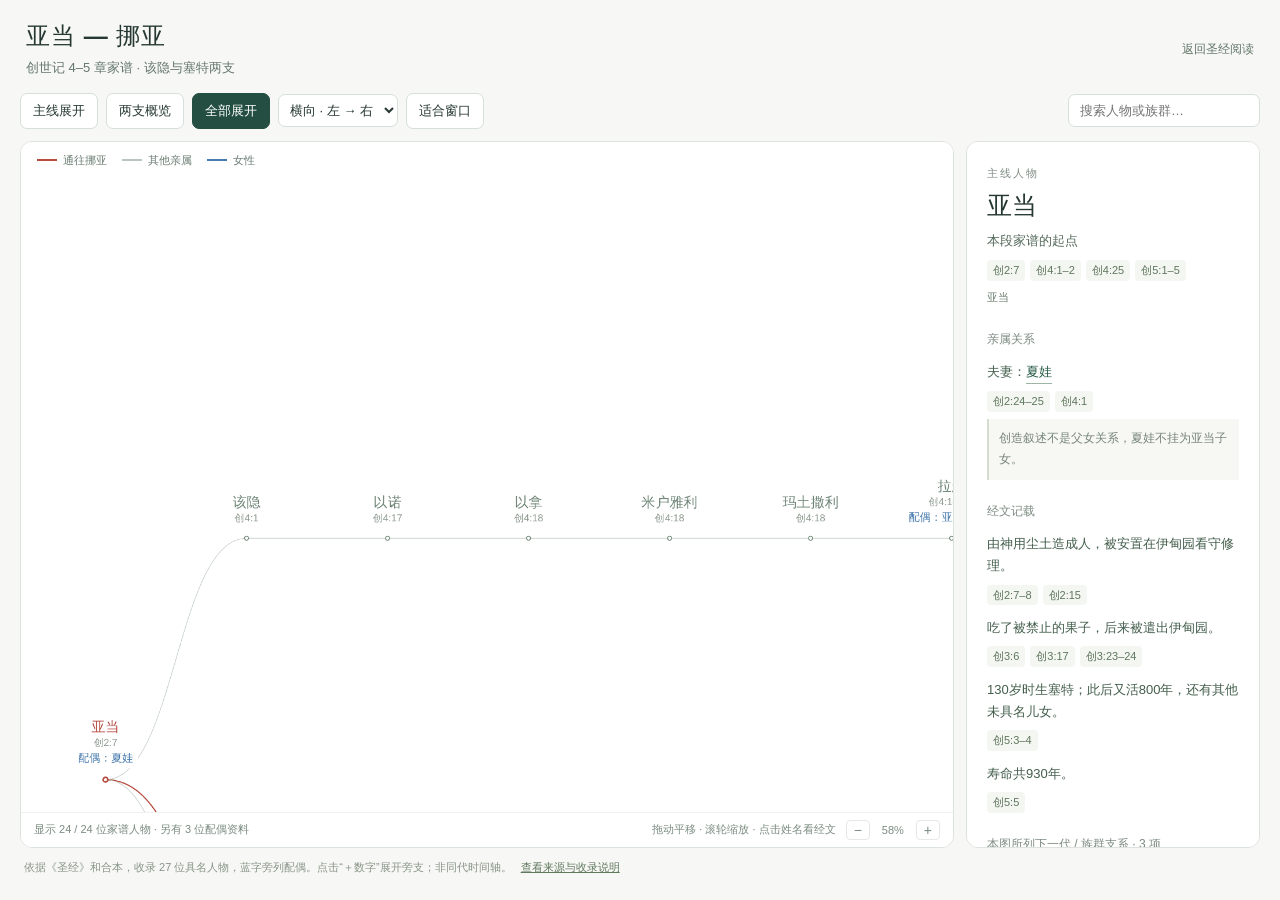
==== family-tree/index.html @ 02ce2dcb "Keep genealogy labels clear of relationship curves and neighbouring generations" ====
<!doctype html>
<html lang="zh-CN">
<head>
<meta charset="utf-8">
<meta name="viewport" content="width=device-width,initial-scale=1,viewport-fit=cover">
<title>圣经人物家谱 · 圣经阅读</title>
<link rel="stylesheet" href="./app.css">
</head>
<body>
<header><div><h1 id="treeTitle">圣经人物家谱</h1><p class="subtitle" id="treeSubtitle"></p></div><a class="back-link" href="../index.html#pagePeople">返回圣经阅读</a></header>
<nav class="toolbar" aria-label="家谱工具">
<button id="mainline">主线展开</button><button id="overview">支系概览</button><button id="all" class="active">全部展开</button>
<select id="orientation" aria-label="排列方向"><option value="LR">横向 · 左 → 右</option><option value="TB">竖向 · 上 → 下</option></select><button id="fit">适合窗口</button>
<div class="search"><input id="search" aria-label="搜索人物或族群" placeholder="搜索人物或族群…" autocomplete="off"><div id="results" class="results" role="region" aria-label="搜索结果"></div></div>
</nav>
<main class="workbench"><section class="diagram-shell" aria-label="可缩放的圣经家谱">
<div class="legend"><span><i class="red"></i><span id="mainLegend">家谱主线</span></span><span><i></i>其他亲属</span><span><i class="blue"></i>女性</span><span id="groupLegend"><i class="dash"></i>族群支系 ◇</span></div>
<div id="viewport"><div id="stage"><div id="chart" role="group" aria-label="挪亚的三支后代，可点击姓名查看经文出处"></div></div></div>
<div class="diagram-footer"><span id="count"></span><span class="desktop-tip">拖动平移 · 滚轮缩放 · 点击姓名看经文</span><span class="mobile-tip">拖动平移 · 双指缩放</span><div class="zoom"><button id="minus" aria-label="缩小">−</button><span id="zoomLabel">100%</span><button id="plus" aria-label="放大">+</button></div></div>
</section><aside id="details" aria-label="人物详情"></aside></main>
<p class="scope"><span id="scopeCount"></span><span class="extra-scope">点击“＋数字”展开旁支；非同代时间轴。</span><button id="sourcesToggle">查看来源与收录说明</button></p>
<section id="sources" class="source-panel" hidden></section>
<script src="./vendor/echarts.min.js" defer></script>
<script src="./data.js" defer></script>
<script src="./app.js?v=13" defer></script>
</body>
</html>
---- family-tree/app.css ----
:root{font-family:-apple-system,BlinkMacSystemFont,"Segoe UI","Microsoft YaHei",sans-serif;color:#263833;background:#f7f8f5;font-synthesis:none}*{box-sizing:border-box}body{margin:0}button,input,select{font:inherit}button,select{cursor:pointer}button{color:inherit;background:#fff;border:1px solid #d6dfda;border-radius:7px;padding:8px 12px}button:hover{background:#edf2ed}button:focus-visible,a:focus-visible,input:focus-visible,select:focus-visible{outline:3px solid #d6a556;outline-offset:2px}button.active{background:#244e41;color:white;border-color:#244e41}header{padding:20px 26px 14px;display:flex;gap:18px;align-items:center;justify-content:space-between}h1{font-size:24px;font-weight:650;letter-spacing:1px;margin:0 0 6px}.subtitle{font-size:13px;color:#65766e;margin:0;line-height:1.6}.preview-badge{font-size:12px;padding:5px 10px;border:1px solid #d1dbd3;border-radius:20px;white-space:nowrap;color:#627568}.toolbar{margin:0 20px;display:flex;align-items:center;gap:8px;flex-wrap:wrap}.toolbar button,.toolbar select{font-size:13px}.toolbar select{padding:7px;border:1px solid #d6dfda;border-radius:7px;background:white;color:inherit}.search{margin-left:auto;position:relative;min-width:180px}.search input{width:100%;border:1px solid #d6dfda;border-radius:7px;background:white;padding:8px 11px;font-size:13px}.results{position:absolute;right:0;top:39px;background:white;border:1px solid #d7e0da;box-shadow:0 8px 28px #21392d20;border-radius:8px;width:285px;max-height:330px;overflow:auto;z-index:5}.results:empty{display:none}.results button{display:block;border:0;border-radius:0;width:100%;text-align:left;padding:10px 14px;font-size:13px}.results small{color:#718078;margin-left:8px}.results p{padding:0 12px;font-size:13px;color:#728078}.workbench{display:grid;grid-template-columns:minmax(0,1fr) 294px;gap:12px;margin:12px 20px 0;height:calc(100dvh - 193px);min-height:440px}.diagram-shell{position:relative;background:white;border:1px solid #dce3dd;border-radius:12px;overflow:hidden;min-width:0}.legend{position:absolute;top:0;left:0;right:0;padding:11px 16px;background:#fffffff2;z-index:2;display:flex;flex-wrap:wrap;gap:15px;align-items:center;font-size:11px;color:#6b7c72;pointer-events:none}.legend span{display:flex;gap:6px;align-items:center}.legend i{width:20px;height:2px;background:#b7c6bc;display:inline-block}.legend .red{background:#b64c40}.legend .blue{background:#477aae}.legend .dash{background:repeating-linear-gradient(to right,#94a6a1 0 4px,transparent 4px 7px)}#viewport{position:absolute;inset:38px 0 30px;overflow:hidden;touch-action:none;cursor:grab}#viewport.dragging{cursor:grabbing}#stage{position:absolute;transform-origin:0 0;will-change:transform}#chart{width:100%;height:100%}.diagram-footer{position:absolute;bottom:0;left:0;right:0;display:flex;gap:10px;align-items:center;justify-content:space-between;padding:7px 13px;background:#fff;font-size:11px;color:#7a8b80;border-top:1px solid #f0f2ef}.zoom{display:flex;gap:4px;align-items:center}.zoom button{padding:1px 7px;border-radius:4px;font-size:14px;border-color:#e4e9e4}.zoom span{min-width:38px;text-align:center}aside{border:1px solid #dce3dd;border-radius:12px;background:white;overflow:auto;padding:22px 20px;font-size:13px;line-height:1.7}aside h2{margin:7px 0 4px;font-size:25px;font-weight:650;line-height:1.3}aside h3{font-size:12px;color:#7d8b82;font-weight:500;margin:21px 0 7px}.eyebrow{color:#819086;font-size:11px;letter-spacing:2px}.kind{display:inline-block;font-size:11px;border:1px solid #e0e6df;border-radius:4px;padding:0 5px;margin-left:6px;color:#7c8a80;vertical-align:middle}.connection{margin:8px 0;color:#54695b}.person-link{border:0;padding:0;color:#285b47;background:none;border-bottom:1px solid #9db6a3;border-radius:0;font-size:inherit;line-height:inherit}.person-link:hover{background:none;color:#142c23}a{color:#557461;text-decoration:none}a:hover{text-decoration:underline}.refs{display:flex;gap:5px;flex-wrap:wrap;margin:7px 0}.ref{font-size:11px;display:inline-block;padding:1px 6px;background:#f3f6f1;border-radius:4px;color:#5f765d;white-space:nowrap}.event{margin:12px 0;color:#435e4c}.event p{margin:0}.note{font-size:12px;color:#768479;line-height:1.8;background:#f7f8f4;border-left:2px solid #d5ddd0;padding:9px 10px;margin:14px 0}.children{display:flex;gap:6px;flex-wrap:wrap}.children button{font-size:12px;padding:4px 8px}.toggle{width:100%;margin:18px 0 2px;background:#f1f5ee;border-color:#d9e1d2;color:#3a5d40}.scope{margin:10px 24px 12px;font-size:11px;line-height:1.7;color:#889487}.scope a{color:#758a73}.scope button{border:0;padding:0;margin-left:9px;background:none;color:#62795f;font-size:11px;text-decoration:underline}.close-detail{display:none}.source-panel{border:1px solid #d7dfd4;border-radius:8px;padding:16px;margin:10px 20px;background:white;font-size:12px;line-height:1.8}.source-panel[hidden]{display:none}.source-panel a{display:block}.selection-path{color:#6a7d6e;font-size:11px;line-height:1.8;margin-top:6px}.selected-fact{font-size:12px;color:#8d6640}.mobile-tip{display:none}.error{padding:50px;color:#9e4338;font-size:16px}
@media(max-width:760px){header{padding:16px 16px 11px;gap:8px}h1{font-size:21px}.subtitle{font-size:11px}.preview-badge{display:none}.toolbar{margin:0 12px;gap:6px}.toolbar button,.toolbar select{font-size:12px;padding:7px 8px}.search{margin-left:0;flex:1;min-width:130px}.workbench{grid-template-columns:minmax(0,1fr);margin:10px 12px 0;height:calc(100dvh - 225px);min-height:370px}.legend{font-size:10px;gap:10px;padding:10px}.diagram-footer{font-size:10px}.diagram-footer .desktop-tip{display:none}.mobile-tip{display:inline}.scope{margin:8px 14px}.scope .extra-scope{display:none}aside{display:none;position:fixed;bottom:0;left:0;right:0;z-index:10;border-radius:18px 18px 0 0;max-height:55dvh;box-shadow:0 -12px 60px #1d312530;padding:20px 22px 30px}aside.open{display:block}.close-detail{display:block;position:absolute;right:17px;top:15px;padding:4px 9px;border:0;font-size:20px}aside h2{font-size:23px}.source-panel{margin:10px 12px}.results{width:270px}.zoom{gap:2px}}

.back-link{font-size:12px;white-space:nowrap;color:#627568}.embedded body{height:100vh;height:100dvh;min-height:0;display:flex;flex-direction:column;overflow:hidden}.embedded header{flex:none;padding:10px 16px 8px}.embedded header h1{font-size:18px;margin:0}.embedded .back-link,.embedded .subtitle{display:none}.embedded .toolbar{flex:none;margin:0 12px}.embedded .workbench{flex:1;min-height:0;height:auto;margin:10px 12px 0}.embedded .scope{flex:none;font-size:10px;margin:7px 14px 9px}.embedded .extra-scope{display:none}.embedded .source-panel{position:fixed;inset:auto 8px 8px;max-height:90dvh;overflow:auto;z-index:12;box-shadow:0 -8px 35px #20302630}.close-sources{float:right;padding:2px 7px;font-size:11px}.legend [hidden]{display:none}#chart text[role="button"]{cursor:pointer}.diagram-footer #count{min-width:0;flex:1}.diagram-footer .zoom{flex:none}.embedded .diagram-footer .mobile-tip{display:none}@media(max-width:760px){.back-link{font-size:10px}.embedded aside{max-height:65dvh}}
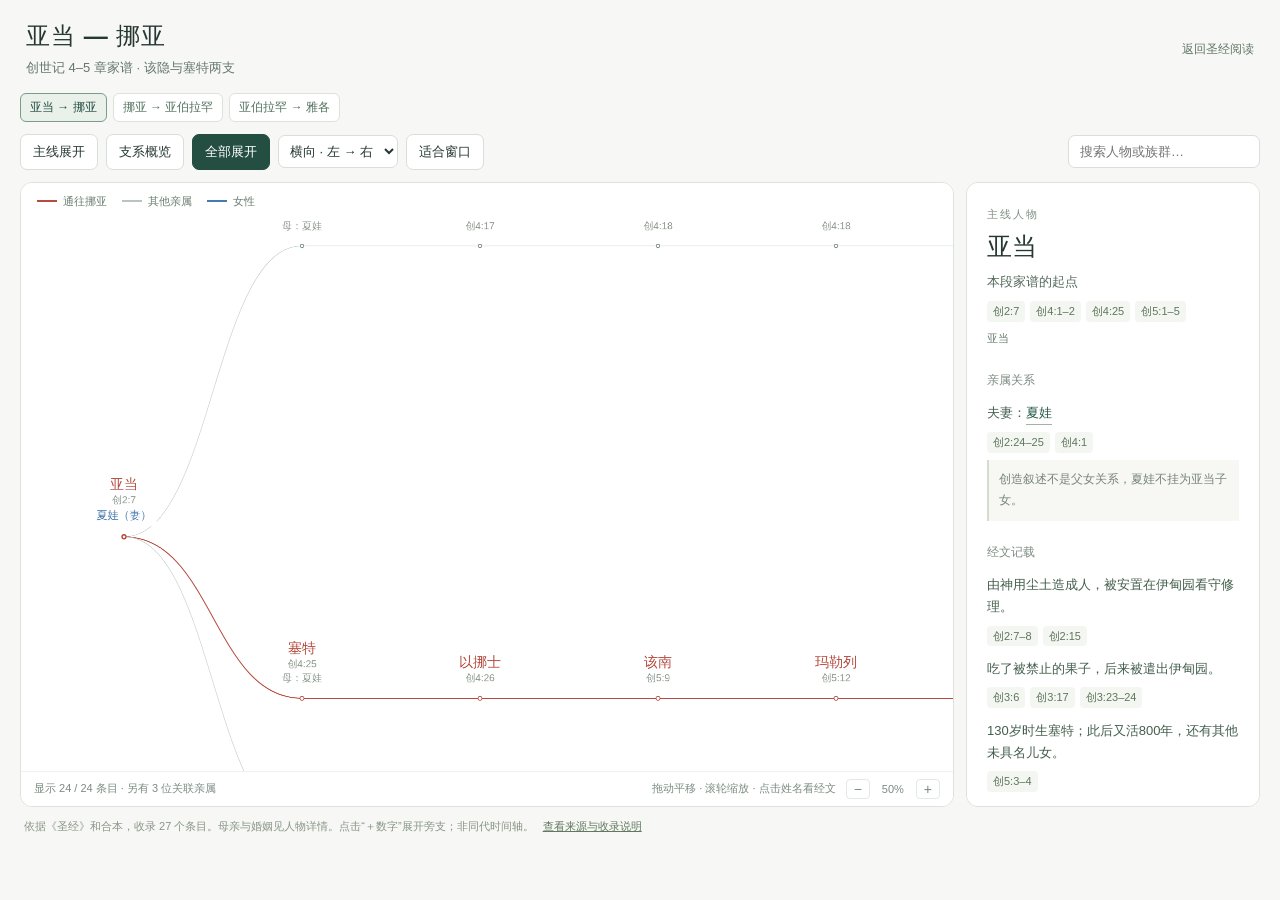
==== commit 14c232f3: "Expand Nahor and Haran families and add Abraham to Jacob genealogy" ====
--- a/family-tree/index.html
+++ b/family-tree/index.html
@@ -4,15 +4,17 @@
 <meta charset="utf-8">
 <meta name="viewport" content="width=device-width,initial-scale=1,viewport-fit=cover">
 <title>圣经人物家谱 · 圣经阅读</title>
-<link rel="stylesheet" href="./app.css">
+<link rel="stylesheet" href="./app.css?v=14">
 </head>
 <body>
 <header><div><h1 id="treeTitle">圣经人物家谱</h1><p class="subtitle" id="treeSubtitle"></p></div><a class="back-link" href="../index.html#pagePeople">返回圣经阅读</a></header>
+<nav id="pageNav" class="page-nav" aria-label="家谱分段"></nav>
 <nav class="toolbar" aria-label="家谱工具">
 <button id="mainline">主线展开</button><button id="overview">支系概览</button><button id="all" class="active">全部展开</button>
 <select id="orientation" aria-label="排列方向"><option value="LR">横向 · 左 → 右</option><option value="TB">竖向 · 上 → 下</option></select><button id="fit">适合窗口</button>
 <div class="search"><input id="search" aria-label="搜索人物或族群" placeholder="搜索人物或族群…" autocomplete="off"><div id="results" class="results" role="region" aria-label="搜索结果"></div></div>
 </nav>
+<nav id="quickFocus" class="quick-focus" aria-label="快速定位人物" hidden></nav>
 <main class="workbench"><section class="diagram-shell" aria-label="可缩放的圣经家谱">
 <div class="legend"><span><i class="red"></i><span id="mainLegend">家谱主线</span></span><span><i></i>其他亲属</span><span><i class="blue"></i>女性</span><span id="groupLegend"><i class="dash"></i>族群支系 ◇</span></div>
 <div id="viewport"><div id="stage"><div id="chart" role="group" aria-label="挪亚的三支后代，可点击姓名查看经文出处"></div></div></div>
@@ -21,7 +23,7 @@
 <p class="scope"><span id="scopeCount"></span><span class="extra-scope">点击“＋数字”展开旁支；非同代时间轴。</span><button id="sourcesToggle">查看来源与收录说明</button></p>
 <section id="sources" class="source-panel" hidden></section>
 <script src="./vendor/echarts.min.js" defer></script>
-<script src="./data.js" defer></script>
-<script src="./app.js?v=13" defer></script>
+<script src="./data.js?v=14" defer></script>
+<script src="./app.js?v=14" defer></script>
 </body>
 </html>
--- a/family-tree/app.css
+++ b/family-tree/app.css
@@ -3,3 +3,4 @@
 @media(max-width:760px){header{padding:16px 16px 11px;gap:8px}h1{font-size:21px}.subtitle{font-size:11px}.preview-badge{display:none}.toolbar{margin:0 12px;gap:6px}.toolbar button,.toolbar select{font-size:12px;padding:7px 8px}.search{margin-left:0;flex:1;min-width:130px}.workbench{grid-template-columns:minmax(0,1fr);margin:10px 12px 0;height:calc(100dvh - 225px);min-height:370px}.legend{font-size:10px;gap:10px;padding:10px}.diagram-footer{font-size:10px}.diagram-footer .desktop-tip{display:none}.mobile-tip{display:inline}.scope{margin:8px 14px}.scope .extra-scope{display:none}aside{display:none;position:fixed;bottom:0;left:0;right:0;z-index:10;border-radius:18px 18px 0 0;max-height:55dvh;box-shadow:0 -12px 60px #1d312530;padding:20px 22px 30px}aside.open{display:block}.close-detail{display:block;position:absolute;right:17px;top:15px;padding:4px 9px;border:0;font-size:20px}aside h2{font-size:23px}.source-panel{margin:10px 12px}.results{width:270px}.zoom{gap:2px}}
 
 .back-link{font-size:12px;white-space:nowrap;color:#627568}.embedded body{height:100vh;height:100dvh;min-height:0;display:flex;flex-direction:column;overflow:hidden}.embedded header{flex:none;padding:10px 16px 8px}.embedded header h1{font-size:18px;margin:0}.embedded .back-link,.embedded .subtitle{display:none}.embedded .toolbar{flex:none;margin:0 12px}.embedded .workbench{flex:1;min-height:0;height:auto;margin:10px 12px 0}.embedded .scope{flex:none;font-size:10px;margin:7px 14px 9px}.embedded .extra-scope{display:none}.embedded .source-panel{position:fixed;inset:auto 8px 8px;max-height:90dvh;overflow:auto;z-index:12;box-shadow:0 -8px 35px #20302630}.close-sources{float:right;padding:2px 7px;font-size:11px}.legend [hidden]{display:none}#chart text[role="button"]{cursor:pointer}.diagram-footer #count{min-width:0;flex:1}.diagram-footer .zoom{flex:none}.embedded .diagram-footer .mobile-tip{display:none}@media(max-width:760px){.back-link{font-size:10px}.embedded aside{max-height:65dvh}}
+.page-nav{display:flex;gap:6px;flex-wrap:wrap;margin:0 20px 12px;font-size:12px}.page-nav a{padding:5px 9px;border:1px solid #dce3dd;border-radius:6px;background:white}.page-nav a[aria-current=page]{border-color:#789d89;color:#244e41;background:#eaf1eb}.quick-focus{display:flex;align-items:center;gap:5px;flex-wrap:wrap;margin:9px 20px 0;font-size:11px;color:#7a8b80}.quick-focus button{padding:4px 8px;font-size:11px}.quick-focus[hidden]{display:none}.cross-page a{display:block;font-size:12px;padding:8px 10px;margin:10px 0;border:1px solid #dbe6d9;border-radius:6px;background:#f2f7ef}.embedded .page-nav{flex:none;margin:0 12px 9px;font-size:10px}.embedded .page-nav a{padding:4px 7px}.embedded .quick-focus{flex:none;margin:8px 12px 0}.workbench{height:calc(100dvh - 275px)}@media(max-width:760px){.page-nav{margin:0 12px 10px;font-size:10px}.quick-focus{margin:8px 12px 0}.workbench{height:calc(100dvh - 325px)}}
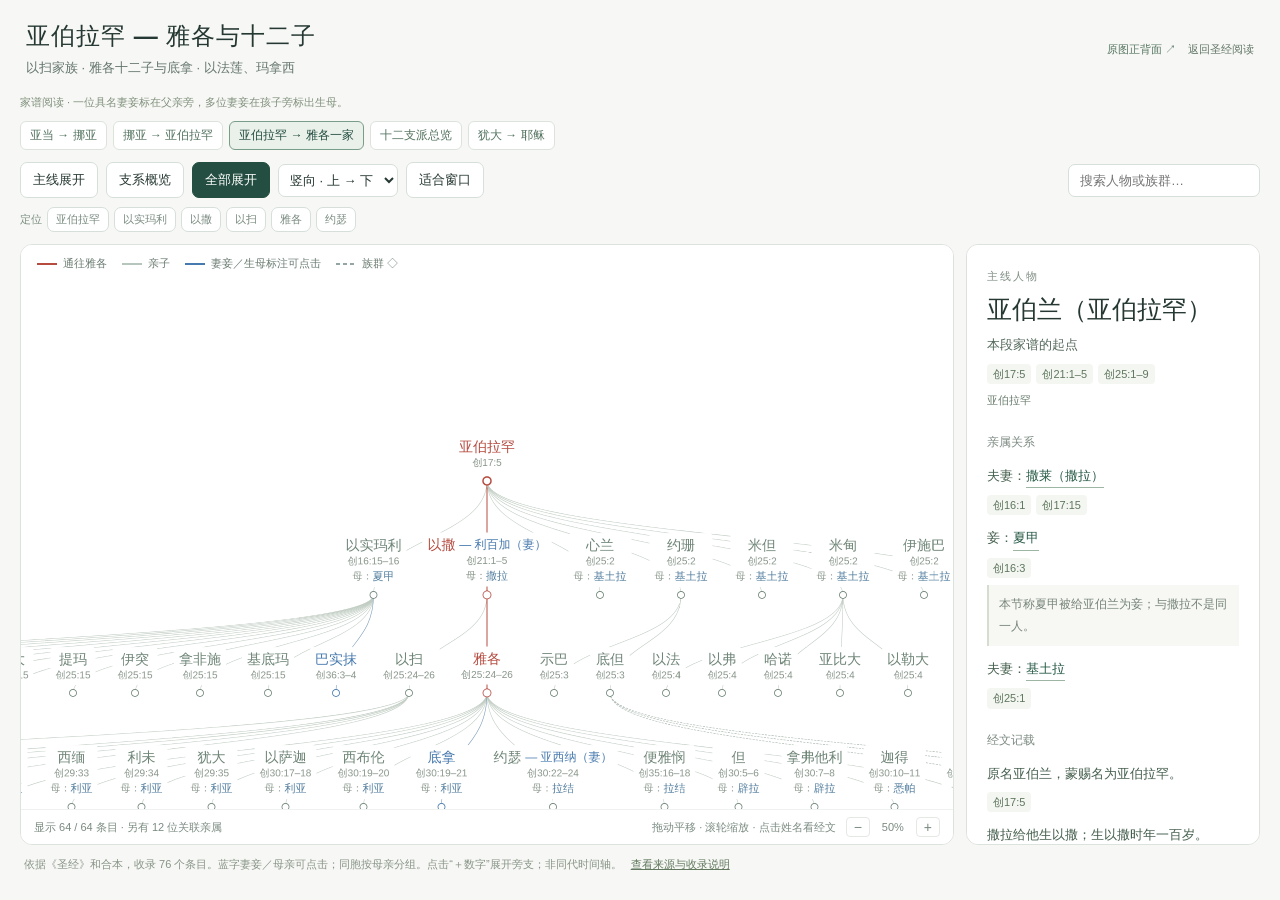
==== commit df0d6a53: "Publish expanded Bible genealogies and scripture-backed person index" ====
--- a/family-tree/index.html
+++ b/family-tree/index.html
@@ -4,26 +4,32 @@
 <meta charset="utf-8">
 <meta name="viewport" content="width=device-width,initial-scale=1,viewport-fit=cover">
 <title>圣经人物家谱 · 圣经阅读</title>
-<link rel="stylesheet" href="./app.css?v=14">
+<link rel="stylesheet" href="./style.css?v=15">
 </head>
 <body>
-<header><div><h1 id="treeTitle">圣经人物家谱</h1><p class="subtitle" id="treeSubtitle"></p></div><a class="back-link" href="../index.html#pagePeople">返回圣经阅读</a></header>
+<header><div><h1 id="treeTitle">圣经人物树</h1><p class="subtitle" id="treeSubtitle"></p></div><div class="preview-links"><a href="../genealogy-images.html">原图正背面 ↗</a><a class="back-link" href="../index.html#pagePeople">返回圣经阅读</a></div></header>
+<p class="preview-note">家谱阅读 · 一位具名妻妾标在父亲旁，多位妻妾在孩子旁标出生母。</p>
 <nav id="pageNav" class="page-nav" aria-label="家谱分段"></nav>
+<nav id="tribeNav" class="tribe-nav" aria-label="十二支派分支" hidden><label for="tribePicker">分支查看</label><select id="tribePicker" aria-label="选择支派"></select><a id="tribeOverview">返回十二支派总览</a></nav>
+<nav id="gospelNav" class="gospel-nav" aria-label="犹大支派的两份福音家谱" hidden></nav>
+<details id="maternalGuide" class="maternal-guide" hidden><summary></summary><div class="maternal-guide-body"></div></details>
 <nav class="toolbar" aria-label="家谱工具">
 <button id="mainline">主线展开</button><button id="overview">支系概览</button><button id="all" class="active">全部展开</button>
-<select id="orientation" aria-label="排列方向"><option value="LR">横向 · 左 → 右</option><option value="TB">竖向 · 上 → 下</option></select><button id="fit">适合窗口</button>
+<select id="orientation" aria-label="排列方向"><option value="TB" selected>竖向 · 上 → 下</option><option value="LR">横向 · 左 → 右</option></select><button id="fit">适合窗口</button>
 <div class="search"><input id="search" aria-label="搜索人物或族群" placeholder="搜索人物或族群…" autocomplete="off"><div id="results" class="results" role="region" aria-label="搜索结果"></div></div>
 </nav>
 <nav id="quickFocus" class="quick-focus" aria-label="快速定位人物" hidden></nav>
+<nav id="branchScope" class="branch-scope" aria-label="当前支系" hidden><span></span><button id="fullTree">返回本支派全图</button></nav>
 <main class="workbench"><section class="diagram-shell" aria-label="可缩放的圣经家谱">
-<div class="legend"><span><i class="red"></i><span id="mainLegend">家谱主线</span></span><span><i></i>其他亲属</span><span><i class="blue"></i>女性</span><span id="groupLegend"><i class="dash"></i>族群支系 ◇</span></div>
-<div id="viewport"><div id="stage"><div id="chart" role="group" aria-label="挪亚的三支后代，可点击姓名查看经文出处"></div></div></div>
+<div class="legend"><span><i class="red"></i><span id="mainLegend">家谱主线</span></span><span><i></i>亲子</span><span><i class="blue"></i>妻妾／生母标注可点击</span><span id="tribeLegend" hidden><i class="tribe"></i>支派标记</span><span id="lineageLegend" hidden><i class="genealogy-dash"></i>虚线：关系性质见旁注</span><span id="groupLegend"><i class="dash"></i>族群 ◇</span></div>
+<div id="viewport"><div id="stage"><div id="chart" role="group" aria-label="圣经人物树，可点击姓名查看经文出处"></div></div></div>
 <div class="diagram-footer"><span id="count"></span><span class="desktop-tip">拖动平移 · 滚轮缩放 · 点击姓名看经文</span><span class="mobile-tip">拖动平移 · 双指缩放</span><div class="zoom"><button id="minus" aria-label="缩小">−</button><span id="zoomLabel">100%</span><button id="plus" aria-label="放大">+</button></div></div>
 </section><aside id="details" aria-label="人物详情"></aside></main>
-<p class="scope"><span id="scopeCount"></span><span class="extra-scope">点击“＋数字”展开旁支；非同代时间轴。</span><button id="sourcesToggle">查看来源与收录说明</button></p>
+<p class="scope"><span id="scopeCount"></span><span class="extra-scope">点击“＋数字”展开旁支；非同代时间轴。</span><button id="tribesToggle" hidden>十二子与支派对照</button><button id="sourcesToggle">查看来源与收录说明</button></p>
 <section id="sources" class="source-panel" hidden></section>
 <script src="./vendor/echarts.min.js" defer></script>
-<script src="./data.js?v=14" defer></script>
-<script src="./app.js?v=14" defer></script>
+<script src="./tree-data.js?v=15" defer></script>
+<script src="./compact-layout.js?v=15" defer></script>
+<script src="./app.js?v=15" defer></script>
 </body>
 </html>
--- a/family-tree/style.css
+++ b/family-tree/style.css
@@ -0,0 +1,8 @@
+@import url('./app.css?v=15');
+.interpretation-pair{display:inline-flex;align-items:center;gap:6px;white-space:nowrap}
+.maternal-guide{margin:0 20px 10px;padding:8px 11px;border:1px solid #e4dcc7;border-radius:7px;background:#fbf9f1;font-size:11px;line-height:1.7;color:#77613c}.maternal-guide[hidden]{display:none}.maternal-guide summary{cursor:pointer;font-weight:500}.maternal-guide-body{padding:9px 0 2px}.maternal-guide-body p{margin:7px 0}.maternal-path{display:flex;align-items:center;gap:7px;flex-wrap:wrap;font-size:12px;color:#42664c}.interpretation-edge{display:inline-flex;align-items:center;gap:5px;color:#96783d;border-bottom:1px dashed #aa8b4e}.interpretation-edge>span{font-size:20px}.interpretation-edge small{font-size:10px}.interpretation-source{font-size:11px;text-decoration:underline}.interpretation-detail{margin:16px 0;border-top:1px dashed #d8c9a8}.interpretation-detail p{font-size:12px}.interpretation-path{color:#856a38;line-height:1.9}.embedded .maternal-guide{flex:none;margin:0 12px 8px;max-height:30dvh;overflow:auto}@media(max-width:760px){.maternal-guide{margin:0 12px 9px;font-size:10px}.maternal-path{font-size:11px;gap:5px}}
+.branch-scope{display:flex;align-items:center;gap:10px;flex-wrap:wrap;margin:8px 20px 0;font-size:12px;color:#42664c}.branch-scope[hidden]{display:none}.branch-scope button{font-size:11px;padding:4px 8px;background:#eef4ec;border-color:#cadbc9}.focus-branch{background:#e8f1e5;border-color:#b8cdb2}.embedded .branch-scope{flex:none;margin:7px 12px 0}@media(max-width:760px){.branch-scope{margin:8px 12px 0;font-size:11px}}
+.gospel-nav{display:flex;align-items:center;gap:7px;margin:0 20px 10px;font-size:11px;color:#718372;flex-wrap:wrap}.gospel-nav[hidden]{display:none}.gospel-nav a{padding:4px 7px;border:1px solid #dce3dd;border-radius:5px;background:white}.gospel-nav a[aria-current=page]{background:#edf3ed;border-color:#91ac98;color:#315943}.coverage{margin:12px 0;border:1px solid #e1e7dd;border-radius:6px;padding:9px 12px}.coverage summary{cursor:pointer;color:#48694e}.coverage-state{display:inline-block;margin-left:8px;color:#8a775b;font-size:10px}.embedded .gospel-nav{flex:none;margin:0 12px 8px}@media(max-width:760px){.gospel-nav{margin:0 12px 9px;font-size:10px}}
+.tribe-nav{display:flex;align-items:center;gap:9px;margin:0 20px 10px;font-size:12px;color:#6a7d6e}.tribe-nav[hidden]{display:none}.tribe-nav select{min-width:180px;max-width:100%;padding:6px 9px;border:1px solid #ccd9cf;border-radius:6px;background:white;color:#315943}.tribe-nav a{font-size:11px}.legend .genealogy-dash{background:repeating-linear-gradient(to right,#a17a48 0 4px,transparent 4px 7px)}.embedded .tribe-nav{flex:none;margin:0 12px 8px;font-size:10px}@media(max-width:760px){.tribe-nav{margin:0 12px 9px;font-size:11px;gap:7px;flex-wrap:wrap}.tribe-nav select{min-width:170px;font-size:11px;padding:5px 7px}.tribe-nav a{font-size:10px}.tribes-page #viewport{top:67px}}
+.preview-note{font-size:11px;color:#81907d;margin:0 20px 10px;line-height:1.7}.preview-links{display:flex;align-items:center;gap:12px}.preview-links a{font-size:11px;white-space:nowrap}.workbench{height:calc(100dvh - 299px)}.embedded .preview-note{display:none}.embedded .workbench{height:auto}.scope strong{color:#66836c;font-weight:500}@media(max-width:760px){.preview-note{margin:0 12px 8px;font-size:10px}.preview-links{gap:8px}.preview-links .back-link{display:none}.workbench{height:calc(100dvh - 330px)}.legend{gap:8px}.legend span{font-size:9px}#viewport{top:52px}}
+.tribe-label{color:#936d3c;font-weight:600}.legend .tribe{background:#9a713d}.tribe-table-wrap{overflow:auto;margin:14px 0 22px;border:1px solid #e2e7df;border-radius:8px}.tribe-table{border-collapse:collapse;width:100%;table-layout:fixed}.tribe-table th,.tribe-table td{padding:10px 12px;text-align:left;vertical-align:top;border-bottom:1px solid #e7ece4;overflow-wrap:anywhere}.tribe-table th{font-weight:500;background:#f2f6ef;color:#5d745d}.tribe-table th:nth-child(1){width:22%}.tribe-table th:nth-child(2){width:22%}.tribe-table th:nth-child(3){width:56%}.tribe-table td p{margin:4px 0}.tribe-table small{display:block;color:#829180;font-size:10px}.tribe-table tr:last-child td{border-bottom:0}.tribe-table .ref{white-space:normal}.tribe-table .person-link{font-size:12px}.tribe-table .refs a{display:inline-block}.source-panel>#tribeMapping{font-size:15px;color:#3c5a45}.tribes-page .scope #tribesToggle{color:#936d3c;font-weight:600}@media(max-width:760px){.tribe-table th,.tribe-table td{padding:9px 7px}.tribes-page .workbench{height:calc(100dvh - 385px)}}.embedded.tribes-page .workbench{height:auto}
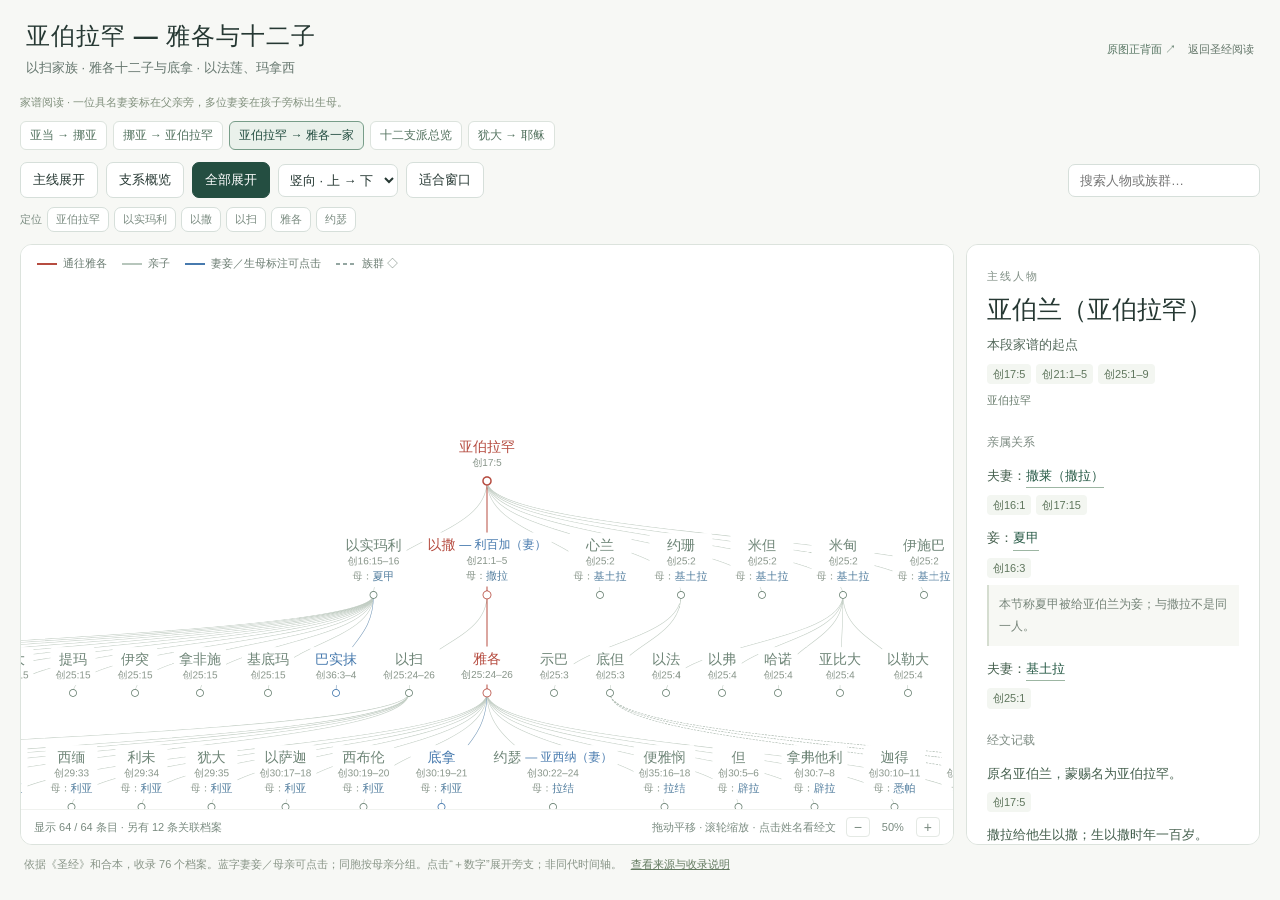
==== commit d870837e: "Separate Judah genealogy from related families" ====
--- a/family-tree/index.html
+++ b/family-tree/index.html
@@ -4,7 +4,7 @@
 <meta charset="utf-8">
 <meta name="viewport" content="width=device-width,initial-scale=1,viewport-fit=cover">
 <title>圣经人物家谱 · 圣经阅读</title>
-<link rel="stylesheet" href="./style.css?v=15">
+<link rel="stylesheet" href="./style.css?v=16">
 </head>
 <body>
 <header><div><h1 id="treeTitle">圣经人物树</h1><p class="subtitle" id="treeSubtitle"></p></div><div class="preview-links"><a href="../genealogy-images.html">原图正背面 ↗</a><a class="back-link" href="../index.html#pagePeople">返回圣经阅读</a></div></header>
@@ -12,6 +12,7 @@
 <nav id="pageNav" class="page-nav" aria-label="家谱分段"></nav>
 <nav id="tribeNav" class="tribe-nav" aria-label="十二支派分支" hidden><label for="tribePicker">分支查看</label><select id="tribePicker" aria-label="选择支派"></select><a id="tribeOverview">返回十二支派总览</a></nav>
 <nav id="gospelNav" class="gospel-nav" aria-label="犹大支派的两份福音家谱" hidden></nav>
+<nav id="relatedFamilyNav" class="related-family-nav" aria-label="犹大家谱与相关家族" hidden><a id="judahFamilyLink">犹大家谱</a><label for="relatedFamilyPicker">相关家族 · 单独查看</label><select id="relatedFamilyPicker" aria-label="选择相关家族"></select></nav>
 <details id="maternalGuide" class="maternal-guide" hidden><summary></summary><div class="maternal-guide-body"></div></details>
 <nav class="toolbar" aria-label="家谱工具">
 <button id="mainline">主线展开</button><button id="overview">支系概览</button><button id="all" class="active">全部展开</button>
@@ -28,8 +29,8 @@
 <p class="scope"><span id="scopeCount"></span><span class="extra-scope">点击“＋数字”展开旁支；非同代时间轴。</span><button id="tribesToggle" hidden>十二子与支派对照</button><button id="sourcesToggle">查看来源与收录说明</button></p>
 <section id="sources" class="source-panel" hidden></section>
 <script src="./vendor/echarts.min.js" defer></script>
-<script src="./tree-data.js?v=15" defer></script>
-<script src="./compact-layout.js?v=15" defer></script>
-<script src="./app.js?v=15" defer></script>
+<script src="./tree-data.js?v=16" defer></script>
+<script src="./compact-layout.js?v=16" defer></script>
+<script src="./app.js?v=16" defer></script>
 </body>
 </html>
--- a/family-tree/style.css
+++ b/family-tree/style.css
@@ -1,4 +1,5 @@
-@import url('./app.css?v=15');
+@import url('./app.css?v=16');
+.related-family-nav{display:flex;align-items:center;flex-wrap:wrap;gap:8px;margin:0 20px 10px;color:#718372;font-size:11px}.related-family-nav[hidden]{display:none}.related-family-nav a{padding:5px 8px;border:1px solid #d2dfd0;border-radius:5px}.related-family-nav a[aria-current=page]{background:#edf3ed;color:#315943}.related-family-nav select{max-width:100%;padding:6px 8px;border:1px solid #d2dfd0;border-radius:5px;background:#fff;font-size:11px;color:#526e52}.embedded .related-family-nav{flex:none;margin:0 12px 8px}@media(max-width:760px){.related-family-nav{margin:0 12px 9px;font-size:10px}.related-family-nav select{font-size:10px;max-width:100%}}
 .interpretation-pair{display:inline-flex;align-items:center;gap:6px;white-space:nowrap}
 .maternal-guide{margin:0 20px 10px;padding:8px 11px;border:1px solid #e4dcc7;border-radius:7px;background:#fbf9f1;font-size:11px;line-height:1.7;color:#77613c}.maternal-guide[hidden]{display:none}.maternal-guide summary{cursor:pointer;font-weight:500}.maternal-guide-body{padding:9px 0 2px}.maternal-guide-body p{margin:7px 0}.maternal-path{display:flex;align-items:center;gap:7px;flex-wrap:wrap;font-size:12px;color:#42664c}.interpretation-edge{display:inline-flex;align-items:center;gap:5px;color:#96783d;border-bottom:1px dashed #aa8b4e}.interpretation-edge>span{font-size:20px}.interpretation-edge small{font-size:10px}.interpretation-source{font-size:11px;text-decoration:underline}.interpretation-detail{margin:16px 0;border-top:1px dashed #d8c9a8}.interpretation-detail p{font-size:12px}.interpretation-path{color:#856a38;line-height:1.9}.embedded .maternal-guide{flex:none;margin:0 12px 8px;max-height:30dvh;overflow:auto}@media(max-width:760px){.maternal-guide{margin:0 12px 9px;font-size:10px}.maternal-path{font-size:11px;gap:5px}}
 .branch-scope{display:flex;align-items:center;gap:10px;flex-wrap:wrap;margin:8px 20px 0;font-size:12px;color:#42664c}.branch-scope[hidden]{display:none}.branch-scope button{font-size:11px;padding:4px 8px;background:#eef4ec;border-color:#cadbc9}.focus-branch{background:#e8f1e5;border-color:#b8cdb2}.embedded .branch-scope{flex:none;margin:7px 12px 0}@media(max-width:760px){.branch-scope{margin:8px 12px 0;font-size:11px}}
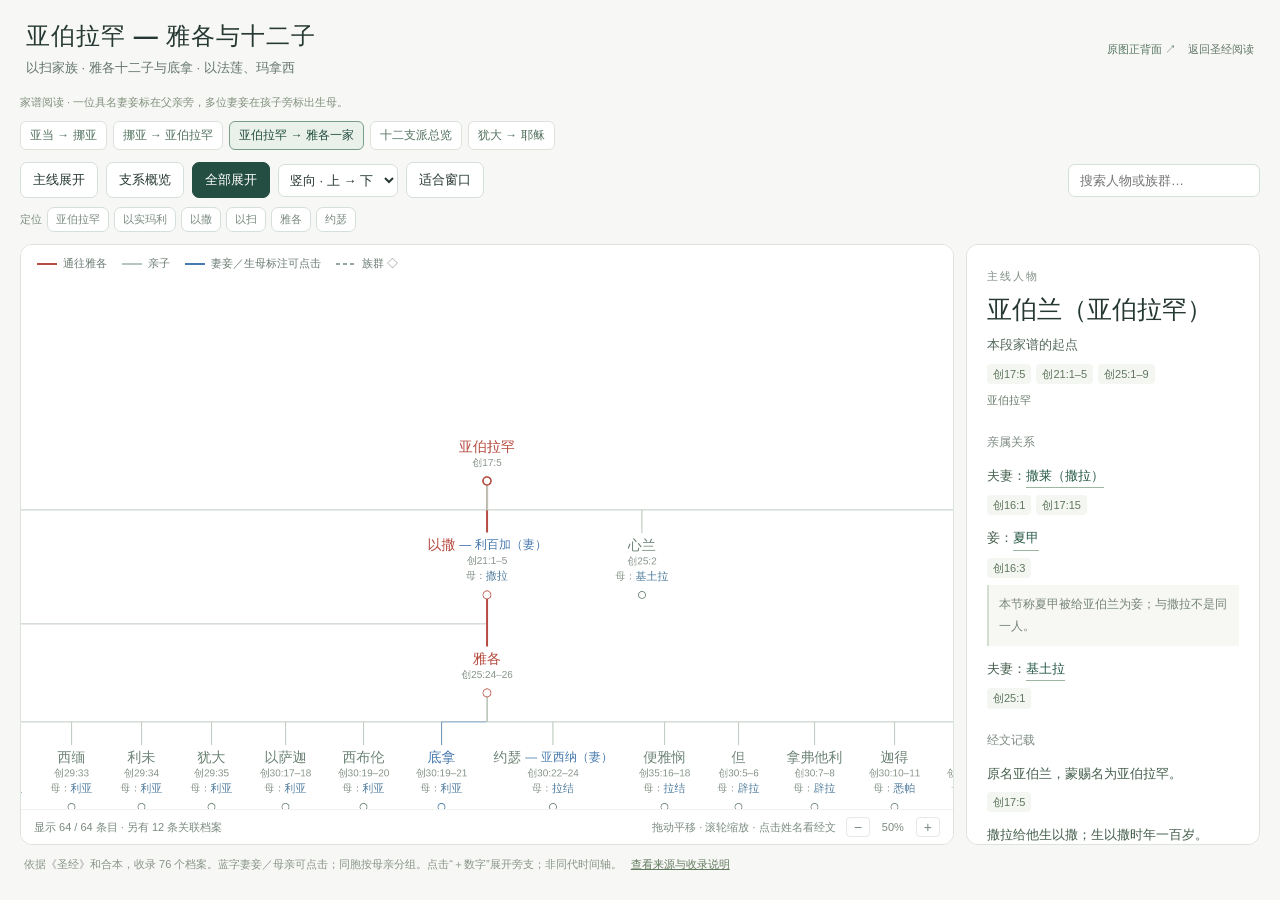
==== commit 81566754: "Separate expanded family branches and route connectors clear of labels" ====
--- a/family-tree/index.html
+++ b/family-tree/index.html
@@ -4,7 +4,7 @@
 <meta charset="utf-8">
 <meta name="viewport" content="width=device-width,initial-scale=1,viewport-fit=cover">
 <title>圣经人物家谱 · 圣经阅读</title>
-<link rel="stylesheet" href="./style.css?v=16">
+<link rel="stylesheet" href="./style.css?v=17">
 </head>
 <body>
 <header><div><h1 id="treeTitle">圣经人物树</h1><p class="subtitle" id="treeSubtitle"></p></div><div class="preview-links"><a href="../genealogy-images.html">原图正背面 ↗</a><a class="back-link" href="../index.html#pagePeople">返回圣经阅读</a></div></header>
@@ -29,8 +29,8 @@
 <p class="scope"><span id="scopeCount"></span><span class="extra-scope">点击“＋数字”展开旁支；非同代时间轴。</span><button id="tribesToggle" hidden>十二子与支派对照</button><button id="sourcesToggle">查看来源与收录说明</button></p>
 <section id="sources" class="source-panel" hidden></section>
 <script src="./vendor/echarts.min.js" defer></script>
-<script src="./tree-data.js?v=16" defer></script>
-<script src="./compact-layout.js?v=16" defer></script>
-<script src="./app.js?v=16" defer></script>
+<script src="./tree-data.js?v=17" defer></script>
+<script src="./compact-layout.js?v=17" defer></script>
+<script src="./app.js?v=17" defer></script>
 </body>
 </html>
--- a/family-tree/style.css
+++ b/family-tree/style.css
@@ -1,4 +1,4 @@
-@import url('./app.css?v=16');
+@import url('./app.css?v=17');
 .related-family-nav{display:flex;align-items:center;flex-wrap:wrap;gap:8px;margin:0 20px 10px;color:#718372;font-size:11px}.related-family-nav[hidden]{display:none}.related-family-nav a{padding:5px 8px;border:1px solid #d2dfd0;border-radius:5px}.related-family-nav a[aria-current=page]{background:#edf3ed;color:#315943}.related-family-nav select{max-width:100%;padding:6px 8px;border:1px solid #d2dfd0;border-radius:5px;background:#fff;font-size:11px;color:#526e52}.embedded .related-family-nav{flex:none;margin:0 12px 8px}@media(max-width:760px){.related-family-nav{margin:0 12px 9px;font-size:10px}.related-family-nav select{font-size:10px;max-width:100%}}
 .interpretation-pair{display:inline-flex;align-items:center;gap:6px;white-space:nowrap}
 .maternal-guide{margin:0 20px 10px;padding:8px 11px;border:1px solid #e4dcc7;border-radius:7px;background:#fbf9f1;font-size:11px;line-height:1.7;color:#77613c}.maternal-guide[hidden]{display:none}.maternal-guide summary{cursor:pointer;font-weight:500}.maternal-guide-body{padding:9px 0 2px}.maternal-guide-body p{margin:7px 0}.maternal-path{display:flex;align-items:center;gap:7px;flex-wrap:wrap;font-size:12px;color:#42664c}.interpretation-edge{display:inline-flex;align-items:center;gap:5px;color:#96783d;border-bottom:1px dashed #aa8b4e}.interpretation-edge>span{font-size:20px}.interpretation-edge small{font-size:10px}.interpretation-source{font-size:11px;text-decoration:underline}.interpretation-detail{margin:16px 0;border-top:1px dashed #d8c9a8}.interpretation-detail p{font-size:12px}.interpretation-path{color:#856a38;line-height:1.9}.embedded .maternal-guide{flex:none;margin:0 12px 8px;max-height:30dvh;overflow:auto}@media(max-width:760px){.maternal-guide{margin:0 12px 9px;font-size:10px}.maternal-path{font-size:11px;gap:5px}}
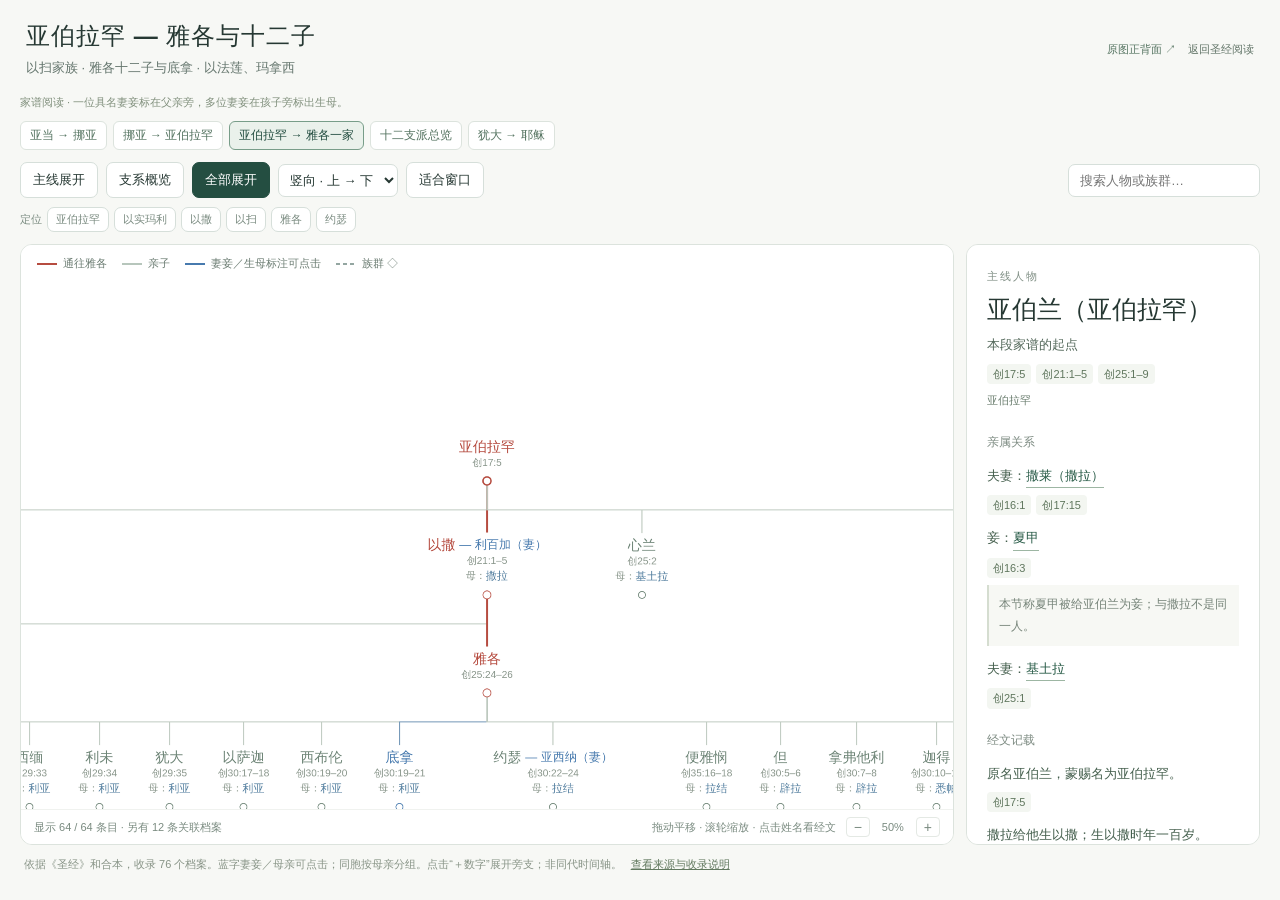
==== commit e061980f: "Apply consistent expanded family spacing to every genealogy and tribe" ====
--- a/family-tree/index.html
+++ b/family-tree/index.html
@@ -4,7 +4,7 @@
 <meta charset="utf-8">
 <meta name="viewport" content="width=device-width,initial-scale=1,viewport-fit=cover">
 <title>圣经人物家谱 · 圣经阅读</title>
-<link rel="stylesheet" href="./style.css?v=17">
+<link rel="stylesheet" href="./style.css?v=18">
 </head>
 <body>
 <header><div><h1 id="treeTitle">圣经人物树</h1><p class="subtitle" id="treeSubtitle"></p></div><div class="preview-links"><a href="../genealogy-images.html">原图正背面 ↗</a><a class="back-link" href="../index.html#pagePeople">返回圣经阅读</a></div></header>
@@ -29,8 +29,8 @@
 <p class="scope"><span id="scopeCount"></span><span class="extra-scope">点击“＋数字”展开旁支；非同代时间轴。</span><button id="tribesToggle" hidden>十二子与支派对照</button><button id="sourcesToggle">查看来源与收录说明</button></p>
 <section id="sources" class="source-panel" hidden></section>
 <script src="./vendor/echarts.min.js" defer></script>
-<script src="./tree-data.js?v=17" defer></script>
-<script src="./compact-layout.js?v=17" defer></script>
-<script src="./app.js?v=17" defer></script>
+<script src="./tree-data.js?v=18" defer></script>
+<script src="./compact-layout.js?v=18" defer></script>
+<script src="./app.js?v=18" defer></script>
 </body>
 </html>
--- a/family-tree/style.css
+++ b/family-tree/style.css
@@ -1,4 +1,4 @@
-@import url('./app.css?v=17');
+@import url('./app.css?v=18');
 .related-family-nav{display:flex;align-items:center;flex-wrap:wrap;gap:8px;margin:0 20px 10px;color:#718372;font-size:11px}.related-family-nav[hidden]{display:none}.related-family-nav a{padding:5px 8px;border:1px solid #d2dfd0;border-radius:5px}.related-family-nav a[aria-current=page]{background:#edf3ed;color:#315943}.related-family-nav select{max-width:100%;padding:6px 8px;border:1px solid #d2dfd0;border-radius:5px;background:#fff;font-size:11px;color:#526e52}.embedded .related-family-nav{flex:none;margin:0 12px 8px}@media(max-width:760px){.related-family-nav{margin:0 12px 9px;font-size:10px}.related-family-nav select{font-size:10px;max-width:100%}}
 .interpretation-pair{display:inline-flex;align-items:center;gap:6px;white-space:nowrap}
 .maternal-guide{margin:0 20px 10px;padding:8px 11px;border:1px solid #e4dcc7;border-radius:7px;background:#fbf9f1;font-size:11px;line-height:1.7;color:#77613c}.maternal-guide[hidden]{display:none}.maternal-guide summary{cursor:pointer;font-weight:500}.maternal-guide-body{padding:9px 0 2px}.maternal-guide-body p{margin:7px 0}.maternal-path{display:flex;align-items:center;gap:7px;flex-wrap:wrap;font-size:12px;color:#42664c}.interpretation-edge{display:inline-flex;align-items:center;gap:5px;color:#96783d;border-bottom:1px dashed #aa8b4e}.interpretation-edge>span{font-size:20px}.interpretation-edge small{font-size:10px}.interpretation-source{font-size:11px;text-decoration:underline}.interpretation-detail{margin:16px 0;border-top:1px dashed #d8c9a8}.interpretation-detail p{font-size:12px}.interpretation-path{color:#856a38;line-height:1.9}.embedded .maternal-guide{flex:none;margin:0 12px 8px;max-height:30dvh;overflow:auto}@media(max-width:760px){.maternal-guide{margin:0 12px 9px;font-size:10px}.maternal-path{font-size:11px;gap:5px}}
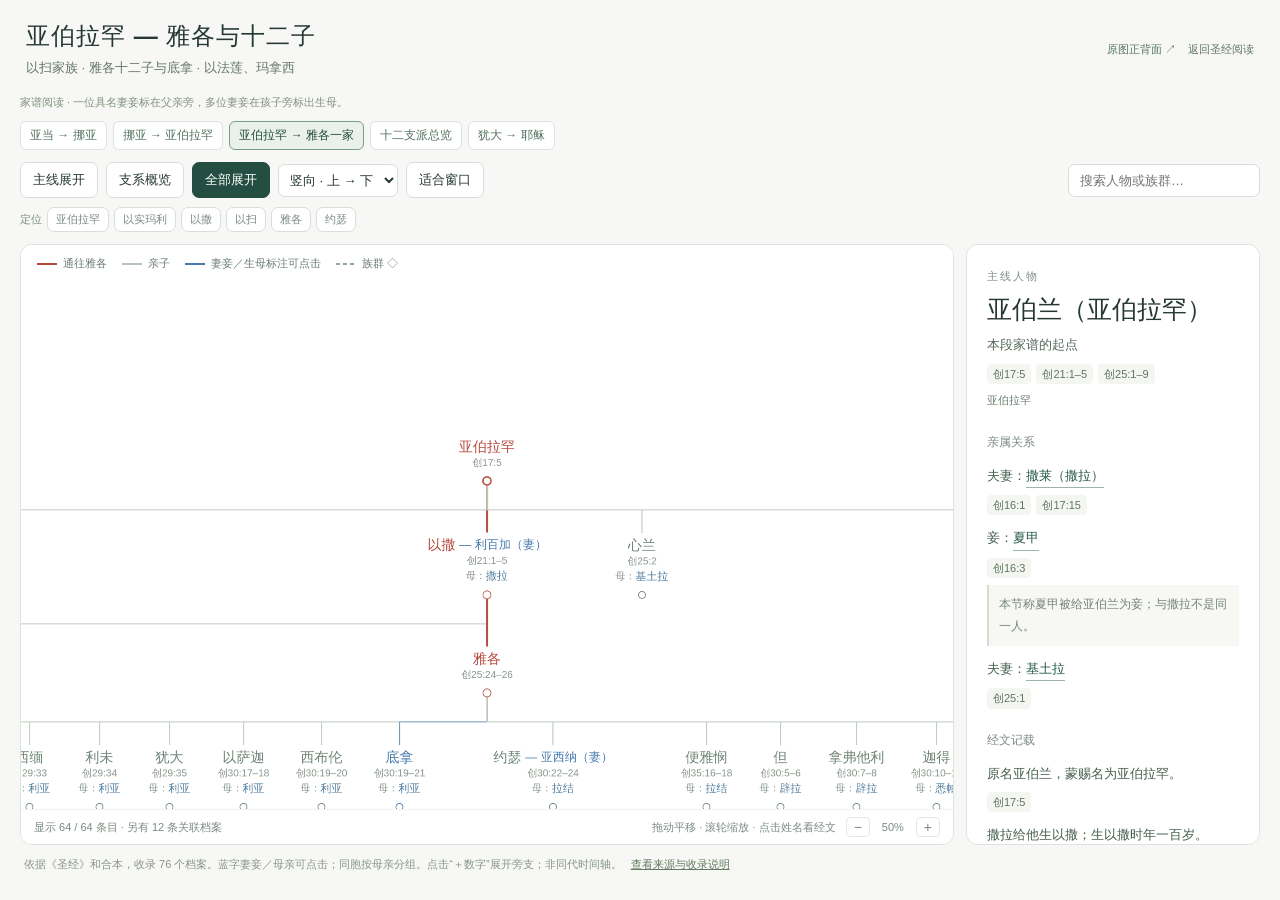
==== commit 66ce758d: "Add Scripture-based 30-day parenting topic with independent saved progress" ====
--- a/family-tree/index.html
+++ b/family-tree/index.html
@@ -4,7 +4,7 @@
 <meta charset="utf-8">
 <meta name="viewport" content="width=device-width,initial-scale=1,viewport-fit=cover">
 <title>圣经人物家谱 · 圣经阅读</title>
-<link rel="stylesheet" href="./style.css?v=18">
+<link rel="stylesheet" href="./style.css?v=19">
 </head>
 <body>
 <header><div><h1 id="treeTitle">圣经人物树</h1><p class="subtitle" id="treeSubtitle"></p></div><div class="preview-links"><a href="../genealogy-images.html">原图正背面 ↗</a><a class="back-link" href="../index.html#pagePeople">返回圣经阅读</a></div></header>
@@ -29,8 +29,8 @@
 <p class="scope"><span id="scopeCount"></span><span class="extra-scope">点击“＋数字”展开旁支；非同代时间轴。</span><button id="tribesToggle" hidden>十二子与支派对照</button><button id="sourcesToggle">查看来源与收录说明</button></p>
 <section id="sources" class="source-panel" hidden></section>
 <script src="./vendor/echarts.min.js" defer></script>
-<script src="./tree-data.js?v=18" defer></script>
-<script src="./compact-layout.js?v=18" defer></script>
-<script src="./app.js?v=18" defer></script>
+<script src="./tree-data.js?v=19" defer></script>
+<script src="./compact-layout.js?v=19" defer></script>
+<script src="./app.js?v=19" defer></script>
 </body>
 </html>
--- a/family-tree/style.css
+++ b/family-tree/style.css
@@ -1,4 +1,4 @@
-@import url('./app.css?v=18');
+@import url('./app.css?v=19');
 .related-family-nav{display:flex;align-items:center;flex-wrap:wrap;gap:8px;margin:0 20px 10px;color:#718372;font-size:11px}.related-family-nav[hidden]{display:none}.related-family-nav a{padding:5px 8px;border:1px solid #d2dfd0;border-radius:5px}.related-family-nav a[aria-current=page]{background:#edf3ed;color:#315943}.related-family-nav select{max-width:100%;padding:6px 8px;border:1px solid #d2dfd0;border-radius:5px;background:#fff;font-size:11px;color:#526e52}.embedded .related-family-nav{flex:none;margin:0 12px 8px}@media(max-width:760px){.related-family-nav{margin:0 12px 9px;font-size:10px}.related-family-nav select{font-size:10px;max-width:100%}}
 .interpretation-pair{display:inline-flex;align-items:center;gap:6px;white-space:nowrap}
 .maternal-guide{margin:0 20px 10px;padding:8px 11px;border:1px solid #e4dcc7;border-radius:7px;background:#fbf9f1;font-size:11px;line-height:1.7;color:#77613c}.maternal-guide[hidden]{display:none}.maternal-guide summary{cursor:pointer;font-weight:500}.maternal-guide-body{padding:9px 0 2px}.maternal-guide-body p{margin:7px 0}.maternal-path{display:flex;align-items:center;gap:7px;flex-wrap:wrap;font-size:12px;color:#42664c}.interpretation-edge{display:inline-flex;align-items:center;gap:5px;color:#96783d;border-bottom:1px dashed #aa8b4e}.interpretation-edge>span{font-size:20px}.interpretation-edge small{font-size:10px}.interpretation-source{font-size:11px;text-decoration:underline}.interpretation-detail{margin:16px 0;border-top:1px dashed #d8c9a8}.interpretation-detail p{font-size:12px}.interpretation-path{color:#856a38;line-height:1.9}.embedded .maternal-guide{flex:none;margin:0 12px 8px;max-height:30dvh;overflow:auto}@media(max-width:760px){.maternal-guide{margin:0 12px 9px;font-size:10px}.maternal-path{font-size:11px;gap:5px}}
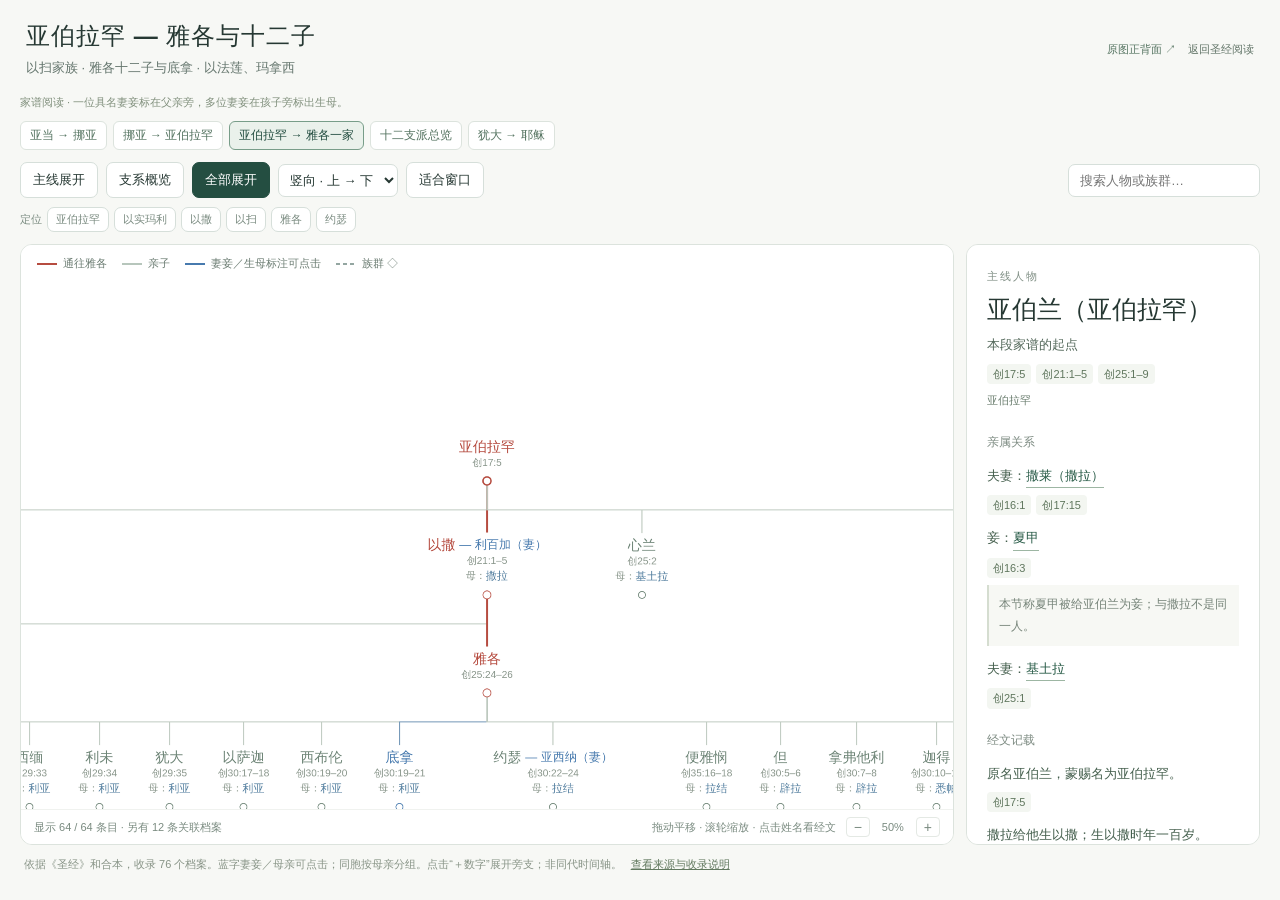
==== commit 83cd85a2: "Add optional WeDevote app links to topic Scripture readings" ====
--- a/family-tree/index.html
+++ b/family-tree/index.html
@@ -4,7 +4,7 @@
 <meta charset="utf-8">
 <meta name="viewport" content="width=device-width,initial-scale=1,viewport-fit=cover">
 <title>圣经人物家谱 · 圣经阅读</title>
-<link rel="stylesheet" href="./style.css?v=19">
+<link rel="stylesheet" href="./style.css?v=20">
 </head>
 <body>
 <header><div><h1 id="treeTitle">圣经人物树</h1><p class="subtitle" id="treeSubtitle"></p></div><div class="preview-links"><a href="../genealogy-images.html">原图正背面 ↗</a><a class="back-link" href="../index.html#pagePeople">返回圣经阅读</a></div></header>
@@ -29,8 +29,8 @@
 <p class="scope"><span id="scopeCount"></span><span class="extra-scope">点击“＋数字”展开旁支；非同代时间轴。</span><button id="tribesToggle" hidden>十二子与支派对照</button><button id="sourcesToggle">查看来源与收录说明</button></p>
 <section id="sources" class="source-panel" hidden></section>
 <script src="./vendor/echarts.min.js" defer></script>
-<script src="./tree-data.js?v=19" defer></script>
-<script src="./compact-layout.js?v=19" defer></script>
-<script src="./app.js?v=19" defer></script>
+<script src="./tree-data.js?v=20" defer></script>
+<script src="./compact-layout.js?v=20" defer></script>
+<script src="./app.js?v=20" defer></script>
 </body>
 </html>
--- a/family-tree/style.css
+++ b/family-tree/style.css
@@ -1,4 +1,4 @@
-@import url('./app.css?v=19');
+@import url('./app.css?v=20');
 .related-family-nav{display:flex;align-items:center;flex-wrap:wrap;gap:8px;margin:0 20px 10px;color:#718372;font-size:11px}.related-family-nav[hidden]{display:none}.related-family-nav a{padding:5px 8px;border:1px solid #d2dfd0;border-radius:5px}.related-family-nav a[aria-current=page]{background:#edf3ed;color:#315943}.related-family-nav select{max-width:100%;padding:6px 8px;border:1px solid #d2dfd0;border-radius:5px;background:#fff;font-size:11px;color:#526e52}.embedded .related-family-nav{flex:none;margin:0 12px 8px}@media(max-width:760px){.related-family-nav{margin:0 12px 9px;font-size:10px}.related-family-nav select{font-size:10px;max-width:100%}}
 .interpretation-pair{display:inline-flex;align-items:center;gap:6px;white-space:nowrap}
 .maternal-guide{margin:0 20px 10px;padding:8px 11px;border:1px solid #e4dcc7;border-radius:7px;background:#fbf9f1;font-size:11px;line-height:1.7;color:#77613c}.maternal-guide[hidden]{display:none}.maternal-guide summary{cursor:pointer;font-weight:500}.maternal-guide-body{padding:9px 0 2px}.maternal-guide-body p{margin:7px 0}.maternal-path{display:flex;align-items:center;gap:7px;flex-wrap:wrap;font-size:12px;color:#42664c}.interpretation-edge{display:inline-flex;align-items:center;gap:5px;color:#96783d;border-bottom:1px dashed #aa8b4e}.interpretation-edge>span{font-size:20px}.interpretation-edge small{font-size:10px}.interpretation-source{font-size:11px;text-decoration:underline}.interpretation-detail{margin:16px 0;border-top:1px dashed #d8c9a8}.interpretation-detail p{font-size:12px}.interpretation-path{color:#856a38;line-height:1.9}.embedded .maternal-guide{flex:none;margin:0 12px 8px;max-height:30dvh;overflow:auto}@media(max-width:760px){.maternal-guide{margin:0 12px 9px;font-size:10px}.maternal-path{font-size:11px;gap:5px}}
